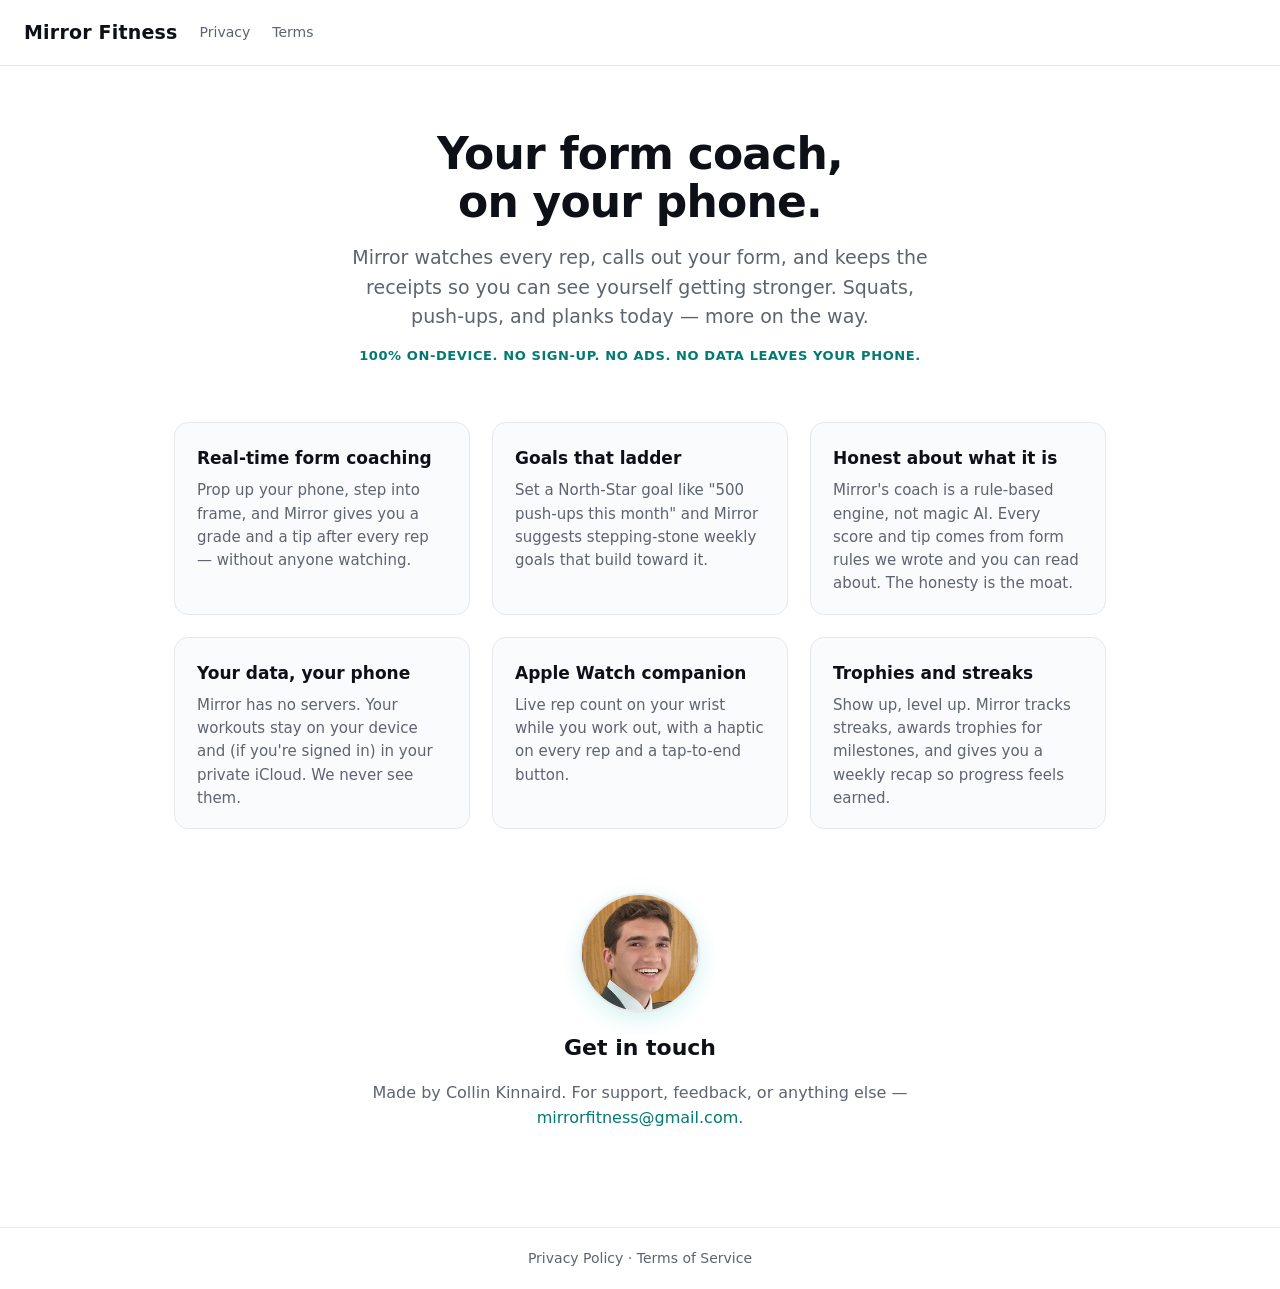
==== index.html @ 3ff4b96b "initial site: marketing one-pager + privacy + terms" ====
<!DOCTYPE html>
<html lang="en">
<head>
  <meta charset="utf-8">
  <meta name="viewport" content="width=device-width, initial-scale=1">
  <title>Mirror Fitness — Form coach for bodyweight workouts</title>
  <meta name="description" content="Mirror Fitness watches every rep, calls out your form, and tracks your progress. Squats, push-ups, planks — all on your phone, on-device, no signup.">
  <link rel="stylesheet" href="/assets/style.css">
</head>
<body>
  <nav class="topnav">
    <a href="/" class="brand">Mirror Fitness</a>
    <a href="/privacy.html" class="navlink">Privacy</a>
    <a href="/terms.html" class="navlink">Terms</a>
  </nav>

  <main class="landing">
    <section class="hero">
      <h1>Your form coach,<br>on your phone.</h1>
      <p class="lede">
        Mirror watches every rep, calls out your form, and keeps the receipts so
        you can see yourself getting stronger. Squats, push-ups, and planks
        today — more on the way.
      </p>
      <p class="meta">
        100% on-device. No sign-up. No ads. No data leaves your phone.
      </p>
    </section>

    <section class="features">
      <div class="feature">
        <h3>Real-time form coaching</h3>
        <p>
          Prop up your phone, step into frame, and Mirror gives you a grade and
          a tip after every rep — without anyone watching.
        </p>
      </div>

      <div class="feature">
        <h3>Goals that ladder</h3>
        <p>
          Set a North-Star goal like "500 push-ups this month" and Mirror
          suggests stepping-stone weekly goals that build toward it.
        </p>
      </div>

      <div class="feature">
        <h3>Honest about what it is</h3>
        <p>
          Mirror's coach is a rule-based engine, not magic AI. Every score and
          tip comes from form rules we wrote and you can read about. The
          honesty is the moat.
        </p>
      </div>

      <div class="feature">
        <h3>Your data, your phone</h3>
        <p>
          Mirror has no servers. Your workouts stay on your device and (if
          you're signed in) in your private iCloud. We never see them.
        </p>
      </div>

      <div class="feature">
        <h3>Apple Watch companion</h3>
        <p>
          Live rep count on your wrist while you work out, with a haptic on
          every rep and a tap-to-end button.
        </p>
      </div>

      <div class="feature">
        <h3>Trophies and streaks</h3>
        <p>
          Show up, level up. Mirror tracks streaks, awards trophies for
          milestones, and gives you a weekly recap so progress feels earned.
        </p>
      </div>
    </section>

    <section class="contact">
      <img
        src="/assets/collin.jpg"
        alt="Collin Kinnaird, builder of Mirror Fitness"
        class="founder"
        width="120" height="120"
        loading="lazy">
      <h2>Get in touch</h2>
      <p>
        Made by Collin Kinnaird. For support, feedback, or anything else —
        <a href="mailto:mirrorfitness@gmail.com">mirrorfitness@gmail.com</a>.
      </p>
    </section>
  </main>

  <footer class="docfoot">
    <a href="/privacy.html">Privacy Policy</a> · <a href="/terms.html">Terms of Service</a>
  </footer>
</body>
</html>
---- assets/style.css ----
/* Mirror marketing + legal site — single shared stylesheet.
   Aesthetic: clean, readable, matches the in-app teal accent. Mobile-first
   with a sane max-width on long-form text so paragraphs don't sprawl. */

:root {
  --bg: #ffffff;
  --ink: #0e1018;
  --muted: #5d6470;
  --teal: #00bfa6;
  --teal-deep: #007a72;
  --hair: #e6e8ec;
  --maxw: 720px;
}

* { box-sizing: border-box; }

html { -webkit-text-size-adjust: 100%; }

body {
  margin: 0;
  font-family: -apple-system, BlinkMacSystemFont, "SF Pro Text", "Helvetica Neue", system-ui, sans-serif;
  background: var(--bg);
  color: var(--ink);
  line-height: 1.55;
  font-size: 17px;
}

a { color: var(--teal-deep); text-decoration: none; }
a:hover { text-decoration: underline; }

/* ---- Top nav (used on every page) ---- */
.topnav {
  display: flex;
  align-items: center;
  gap: 22px;
  padding: 18px 24px;
  border-bottom: 1px solid var(--hair);
}
.brand {
  font-weight: 800;
  font-size: 19px;
  color: var(--ink);
  letter-spacing: 0.2px;
}
.navlink {
  font-size: 14px;
  color: var(--muted);
  font-weight: 500;
}
.navlink:hover { color: var(--teal-deep); text-decoration: none; }

/* ---- Long-form documents (privacy, terms) ---- */
.doc {
  max-width: var(--maxw);
  margin: 0 auto;
  padding: 36px 24px 80px;
}
.doc h1 {
  font-size: 32px;
  font-weight: 800;
  margin: 8px 0 4px;
  letter-spacing: -0.3px;
}
.doc h2 {
  font-size: 20px;
  font-weight: 700;
  margin: 36px 0 8px;
  letter-spacing: -0.2px;
}
.doc h3 {
  font-size: 16px;
  font-weight: 700;
  margin: 22px 0 6px;
  color: var(--ink);
}
.doc p, .doc li { margin: 10px 0; }
.doc ul { padding-left: 22px; }
.doc .meta {
  color: var(--muted);
  font-size: 14px;
  margin-bottom: 24px;
}
.doc strong { font-weight: 700; }

/* ---- Landing / marketing page ---- */
.landing {
  max-width: 980px;
  margin: 0 auto;
  padding: 64px 24px 80px;
}
.hero {
  text-align: center;
  margin-bottom: 56px;
}
.hero h1 {
  font-size: 44px;
  line-height: 1.08;
  font-weight: 800;
  letter-spacing: -0.8px;
  margin: 0 0 18px;
}
.hero .lede {
  font-size: 19px;
  color: var(--muted);
  max-width: 600px;
  margin: 0 auto 14px;
}
.hero .meta {
  font-size: 13px;
  color: var(--teal-deep);
  font-weight: 600;
  letter-spacing: 0.6px;
  text-transform: uppercase;
}

.features {
  display: grid;
  grid-template-columns: repeat(auto-fit, minmax(260px, 1fr));
  gap: 22px;
  margin: 48px 0 64px;
}
.feature {
  border: 1px solid var(--hair);
  border-radius: 14px;
  padding: 22px 22px 18px;
  background: #fafbfc;
}
.feature h3 {
  font-size: 17px;
  font-weight: 700;
  margin: 0 0 8px;
  color: var(--ink);
}
.feature p {
  font-size: 15px;
  color: var(--muted);
  margin: 0;
}

.contact {
  text-align: center;
  margin: 56px auto 0;
  max-width: 600px;
}
.contact .founder {
  width: 120px;
  height: 120px;
  border-radius: 50%;
  object-fit: cover;
  display: block;
  margin: 0 auto 18px;
  box-shadow: 0 6px 22px rgba(0, 191, 166, 0.18);
  border: 2px solid var(--hair);
}
.contact h2 {
  font-size: 22px;
  font-weight: 700;
  margin: 0 0 10px;
}
.contact p {
  font-size: 16px;
  color: var(--muted);
}

/* ---- Footer (every page) ---- */
.docfoot {
  border-top: 1px solid var(--hair);
  padding: 20px 24px;
  text-align: center;
  font-size: 14px;
  color: var(--muted);
}
.docfoot a { color: var(--muted); }
.docfoot a:hover { color: var(--teal-deep); }

/* ---- Small-screen tightening ---- */
@media (max-width: 480px) {
  .hero h1 { font-size: 34px; }
  .hero .lede { font-size: 17px; }
  .topnav { gap: 14px; padding: 14px 18px; }
  .doc { padding: 28px 18px 60px; }
  .doc h1 { font-size: 28px; }
}

/* ---- Dark mode (system pref) ---- */
@media (prefers-color-scheme: dark) {
  :root {
    --bg: #0c0e13;
    --ink: #ecedf0;
    --muted: #9aa1ad;
    --hair: #1d2128;
    --teal-deep: #4adcc8;
  }
  .feature { background: #131722; }
}
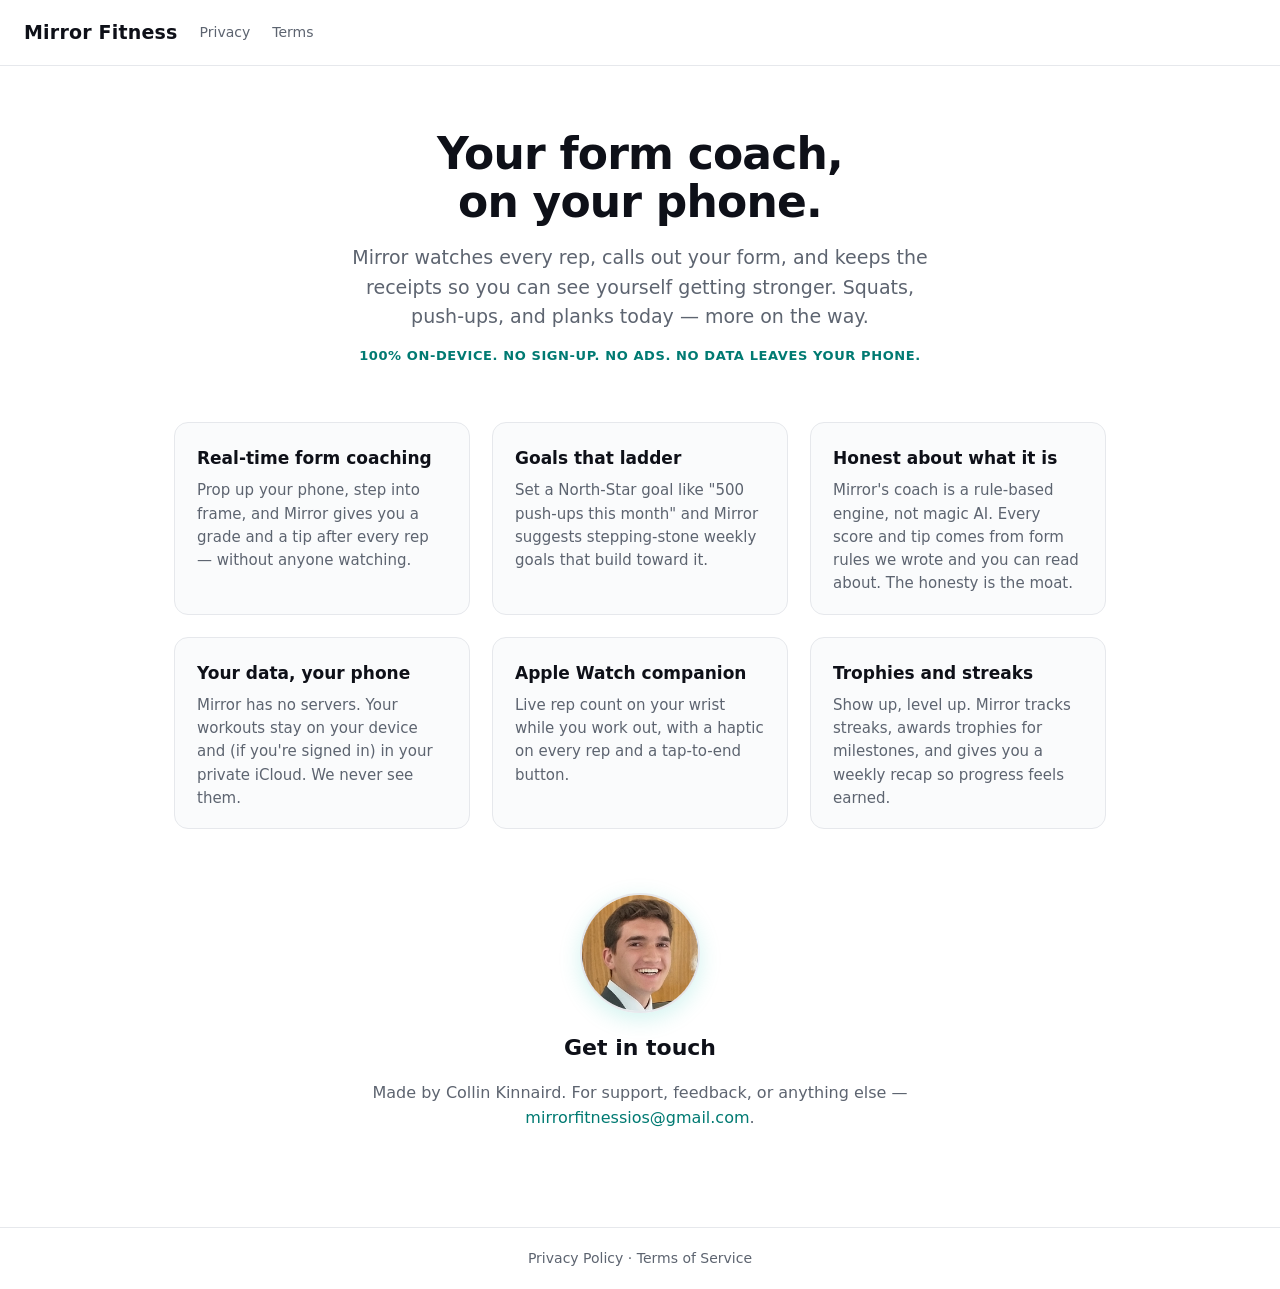
==== commit 2cc0da13: "updated a few thigns" ====
--- a/index.html
+++ b/index.html
@@ -88,7 +88,7 @@
       <h2>Get in touch</h2>
       <p>
         Made by Collin Kinnaird. For support, feedback, or anything else —
-        <a href="mailto:mirrorfitness@gmail.com">mirrorfitness@gmail.com</a>.
+        <a href="mailto:mirrorfitnessios@gmail.com">mirrorfitnessios@gmail.com</a>.
       </p>
     </section>
   </main>
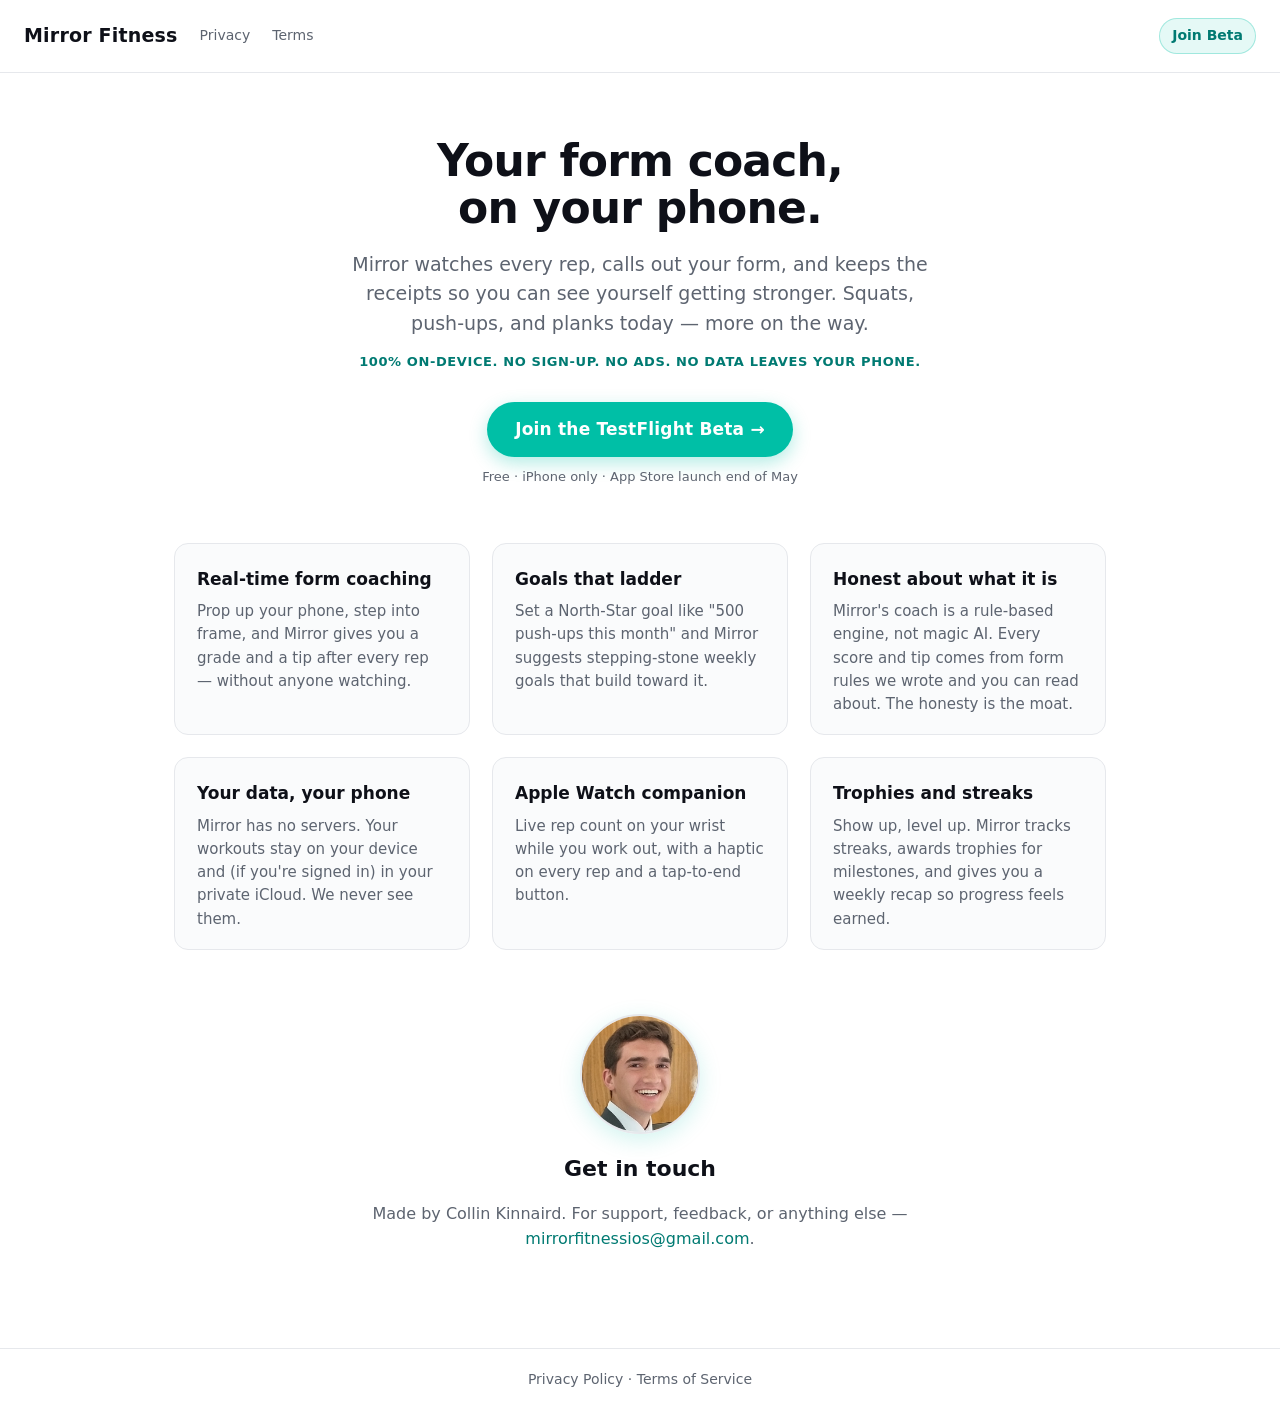
==== commit ea2cfb18: "add Join Beta CTA pointing at TestFlight public link - big primary button under hero - persistent pi" ====
--- a/index.html
+++ b/index.html
@@ -12,6 +12,7 @@
     <a href="/" class="brand">Mirror Fitness</a>
     <a href="/privacy.html" class="navlink">Privacy</a>
     <a href="/terms.html" class="navlink">Terms</a>
+    <a href="https://testflight.apple.com/join/BYf4Un8J" class="navlink navlink-cta" target="_blank" rel="noopener">Join Beta</a>
   </nav>
 
   <main class="landing">
@@ -25,6 +26,20 @@
       <p class="meta">
         100% on-device. No sign-up. No ads. No data leaves your phone.
       </p>
+
+      <div class="hero-cta-row">
+        <a
+          class="cta-button"
+          href="https://testflight.apple.com/join/BYf4Un8J"
+          target="_blank"
+          rel="noopener"
+        >
+          Join the TestFlight Beta &rarr;
+        </a>
+        <p class="cta-sub">
+          Free · iPhone only · App Store launch end of May
+        </p>
+      </div>
     </section>
 
     <section class="features">
--- a/assets/style.css
+++ b/assets/style.css
@@ -49,6 +49,23 @@
 }
 .navlink:hover { color: var(--teal-deep); text-decoration: none; }
 
+/* Persistent "Join Beta" pill in the top nav — same destination as
+   the hero CTA so the call to action follows users as they scroll
+   long-form docs. */
+.navlink-cta {
+  margin-left: auto;
+  color: var(--teal-deep);
+  background: rgba(0, 191, 166, 0.10);
+  border: 1px solid rgba(0, 191, 166, 0.30);
+  padding: 6px 12px;
+  border-radius: 999px;
+  font-weight: 700;
+}
+.navlink-cta:hover {
+  background: rgba(0, 191, 166, 0.20);
+  text-decoration: none;
+}
+
 /* ---- Long-form documents (privacy, terms) ---- */
 .doc {
   max-width: var(--maxw);
@@ -111,6 +128,44 @@
   font-weight: 600;
   letter-spacing: 0.6px;
   text-transform: uppercase;
+}
+
+/* Primary call-to-action under the hero — the whole site exists to
+   funnel readers into TestFlight, so the button gets weight. */
+.hero-cta-row {
+  margin-top: 30px;
+  display: flex;
+  flex-direction: column;
+  align-items: center;
+  gap: 10px;
+}
+.cta-button {
+  display: inline-block;
+  padding: 14px 28px;
+  border-radius: 999px;
+  background: var(--teal);
+  color: white;
+  font-weight: 700;
+  font-size: 17px;
+  letter-spacing: 0.2px;
+  text-decoration: none;
+  box-shadow: 0 6px 18px rgba(0, 191, 166, 0.30);
+  transition: transform 0.12s ease, box-shadow 0.12s ease;
+}
+.cta-button:hover {
+  transform: translateY(-1px);
+  box-shadow: 0 10px 22px rgba(0, 191, 166, 0.38);
+  text-decoration: none;
+  color: white;
+}
+.cta-button:active {
+  transform: translateY(0);
+  box-shadow: 0 4px 12px rgba(0, 191, 166, 0.30);
+}
+.cta-sub {
+  font-size: 13px;
+  color: var(--muted);
+  margin: 0;
 }
 
 .features {
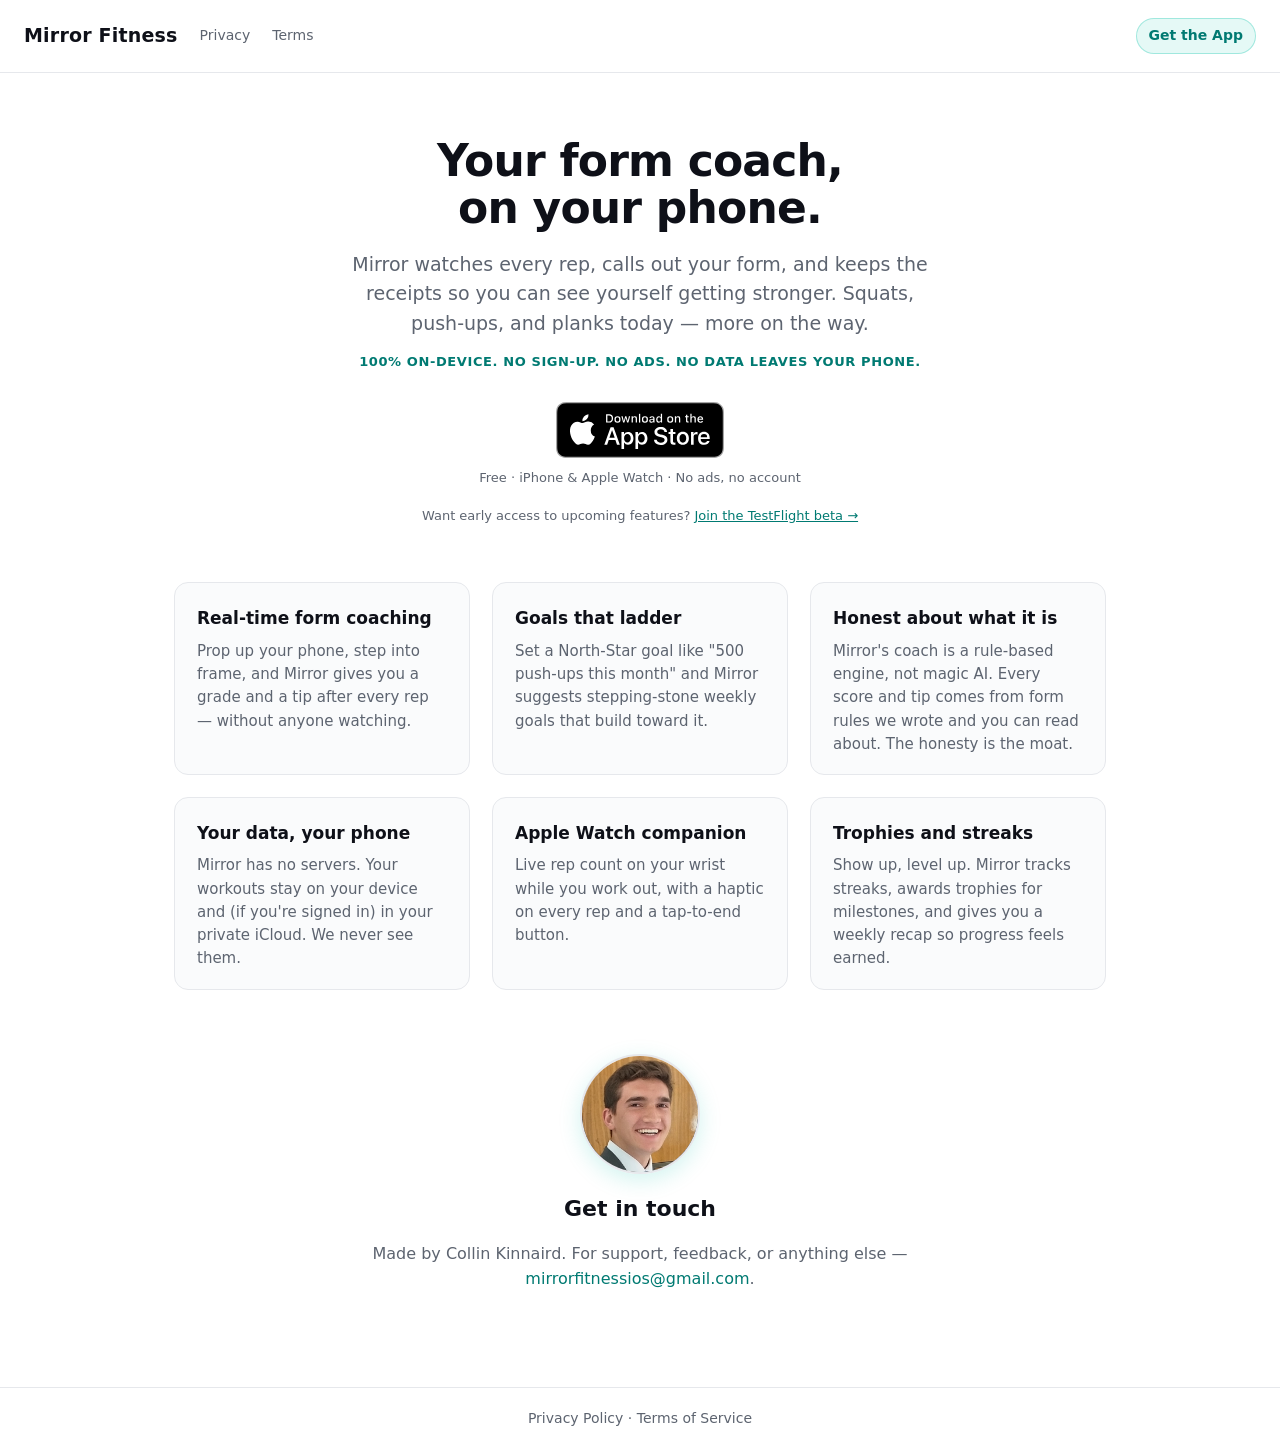
==== commit d94bdd54: "Flip primary CTA from TestFlight to App Store Mirror Fitness went live on the App Store (apps.apple." ====
--- a/index.html
+++ b/index.html
@@ -12,7 +12,7 @@
     <a href="/" class="brand">Mirror Fitness</a>
     <a href="/privacy.html" class="navlink">Privacy</a>
     <a href="/terms.html" class="navlink">Terms</a>
-    <a href="https://testflight.apple.com/join/BYf4Un8J" class="navlink navlink-cta" target="_blank" rel="noopener">Join Beta</a>
+    <a href="https://apps.apple.com/us/app/mirror-fitness/id6763778136" class="navlink navlink-cta" target="_blank" rel="noopener">Get the App</a>
   </nav>
 
   <main class="landing">
@@ -29,15 +29,27 @@
 
       <div class="hero-cta-row">
         <a
-          class="cta-button"
-          href="https://testflight.apple.com/join/BYf4Un8J"
+          href="https://apps.apple.com/us/app/mirror-fitness/id6763778136"
           target="_blank"
           rel="noopener"
+          aria-label="Download Mirror Fitness on the App Store"
+          class="app-store-link"
         >
-          Join the TestFlight Beta &rarr;
+          <picture>
+            <source srcset="/assets/app-store-badge-white.svg" media="(prefers-color-scheme: dark)">
+            <img
+              src="/assets/app-store-badge.svg"
+              alt="Download on the App Store"
+              class="app-store-badge"
+              height="56">
+          </picture>
         </a>
         <p class="cta-sub">
-          Free · iPhone only · App Store launch end of May
+          Free · iPhone &amp; Apple Watch · No ads, no account
+        </p>
+        <p class="cta-sub-secondary">
+          Want early access to upcoming features?
+          <a href="https://testflight.apple.com/join/BYf4Un8J" target="_blank" rel="noopener">Join the TestFlight beta &rarr;</a>
         </p>
       </div>
     </section>
--- a/assets/style.css
+++ b/assets/style.css
@@ -228,6 +228,41 @@
 .docfoot a { color: var(--muted); }
 .docfoot a:hover { color: var(--teal-deep); }
 
+/* App Store badge — Apple's official "Download on the App Store" mark.
+   Two variants live in /assets (black, white) and the picture element
+   in index.html swaps via prefers-color-scheme. Sized to play nicely
+   with the existing CTA row; don't crop or restyle the badge itself —
+   Apple's brand guidelines forbid it. */
+.app-store-link {
+  display: inline-block;
+  transition: transform 0.12s ease, opacity 0.12s ease;
+}
+.app-store-link:hover {
+  transform: translateY(-1px);
+  opacity: 0.92;
+  text-decoration: none;
+}
+.app-store-link:active {
+  transform: translateY(0);
+}
+.app-store-badge {
+  height: 56px;
+  width: auto;
+  display: block;
+}
+
+/* Secondary CTA under the hero — demoted TestFlight link for users
+   who want pre-release access to the next version. */
+.cta-sub-secondary {
+  font-size: 13px;
+  color: var(--muted);
+  margin: 8px 0 0;
+}
+.cta-sub-secondary a {
+  color: var(--teal-deep);
+  text-decoration: underline;
+}
+
 /* ---- Small-screen tightening ---- */
 @media (max-width: 480px) {
   .hero h1 { font-size: 34px; }
